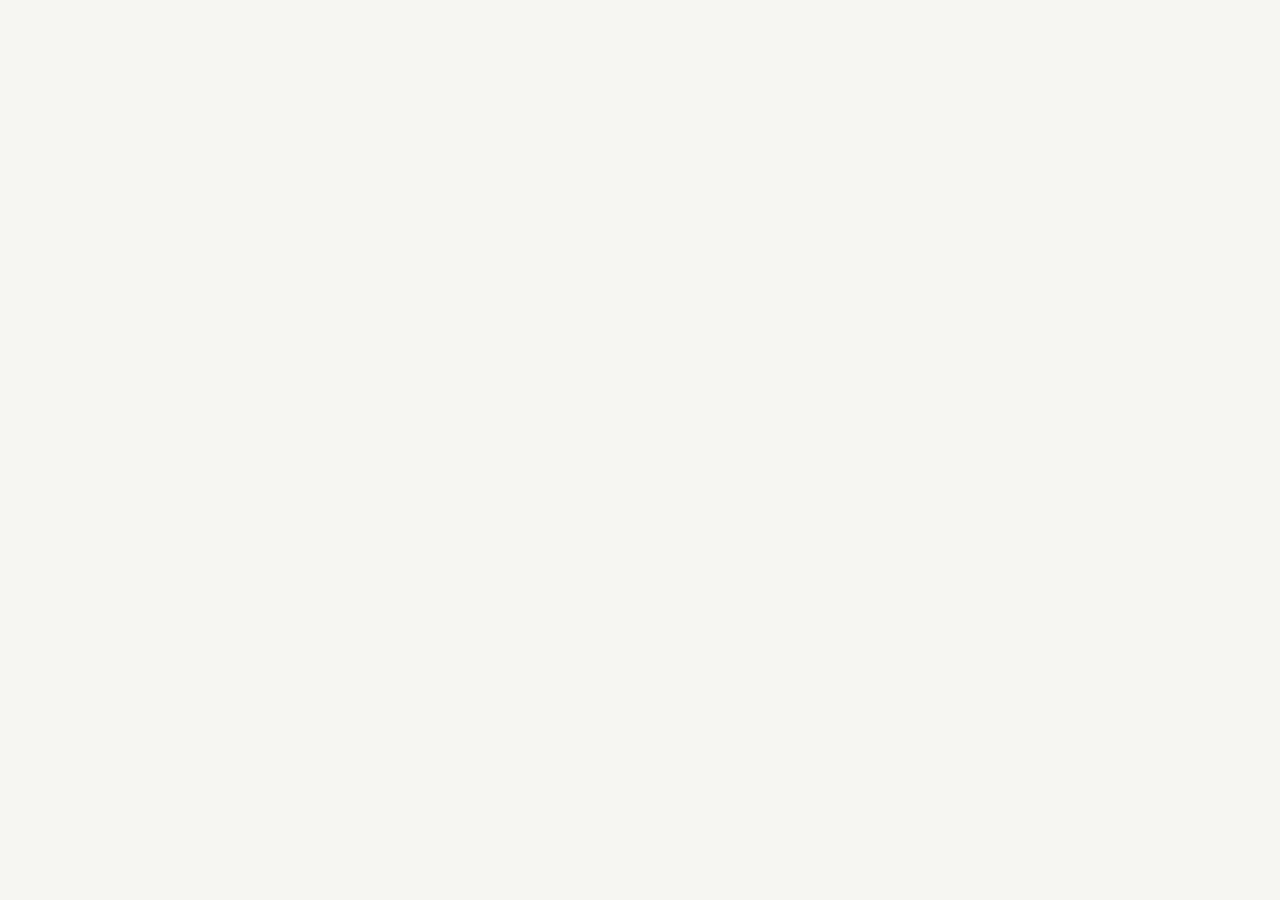
==== index.html @ 7daacd69 "Add files via upload" ====
<!doctype html>
<html lang="pt-PT">
<head>
  <meta charset="utf-8" />
  <meta name="viewport" content="width=device-width, initial-scale=1, viewport-fit=cover" />
  <meta name="theme-color" content="#f6f6f2" />
  <meta name="apple-mobile-web-app-capable" content="yes" />
  <meta name="apple-mobile-web-app-status-bar-style" content="default" />
  <meta name="apple-mobile-web-app-title" content="Concurso" />
  <link rel="manifest" href="./manifest.webmanifest" />
  <link rel="apple-touch-icon" href="./icons/icon-192.png" />
  <link rel="stylesheet" href="./styles.css" />
  <title>Concurso Study</title>
</head>
<body>
  <div id="app"></div>
  <script type="module" src="./app.js"></script>
</body>
</html>
---- styles.css ----
:root{
  --bg:#f6f6f2;--card:#fff;--ink:#171715;--muted:#74746d;--line:#e7e7e1;--soft:#eeeeea;
  --ok:#e8f5eb;--bad:#fae9e9;--radius:22px;--shadow:0 14px 45px rgba(23,23,21,.07)
}
*{box-sizing:border-box}html,body{margin:0;min-height:100%;background:var(--bg);color:var(--ink);font-family:-apple-system,BlinkMacSystemFont,"SF Pro Text","Segoe UI",sans-serif}button,input,select,textarea{font:inherit}.shell{max-width:760px;margin:0 auto;min-height:100vh;padding:max(22px,env(safe-area-inset-top)) 18px calc(110px + env(safe-area-inset-bottom))}.top{display:flex;justify-content:space-between;align-items:flex-start;gap:14px;margin-bottom:22px}.eyebrow{margin:0;color:var(--muted);font-size:11px;font-weight:800;letter-spacing:.12em;text-transform:uppercase}.top h1{font-size:42px;line-height:.98;letter-spacing:-.045em;margin:5px 0 0}.chip,.badge{border:1px solid var(--line);background:var(--soft);border-radius:999px;padding:8px 11px;font-size:12px;white-space:nowrap}.hero{background:var(--ink);color:#fff;border-radius:28px;padding:24px;min-height:175px;display:flex;flex-direction:column;justify-content:space-between;box-shadow:var(--shadow)}.hero h2{font-size:30px;letter-spacing:-.04em;margin:7px 0}.hero p{color:rgba(255,255,255,.7);margin:0}.btn{border:0;border-radius:999px;padding:13px 16px;font-weight:760;cursor:pointer}.btn-light{background:#fff;color:var(--ink);align-self:flex-start}.btn-dark{background:var(--ink);color:#fff}.btn-ghost{background:transparent;color:var(--ink);padding-left:0}.stats{display:grid;grid-template-columns:repeat(3,1fr);gap:10px;margin:14px 0}.stat,.panel,.row,.quiz,.empty{background:var(--card);border:1px solid var(--line);border-radius:var(--radius)}.stat{padding:15px 13px;min-height:100px;display:flex;flex-direction:column;gap:7px}.stat strong{font-size:18px}.stat span,.muted{font-size:12px;color:var(--muted)}.section-title{margin:27px 2px 12px}.section-title h3{margin:4px 0;font-size:20px}.row{padding:15px 16px;display:flex;justify-content:space-between;align-items:center;gap:12px;margin-bottom:9px}.row strong{display:block}.bar{width:90px;height:8px;background:var(--soft);border-radius:999px;overflow:hidden}.bar>span{display:block;height:100%;background:var(--ink);border-radius:inherit}.bottom{position:fixed;left:50%;bottom:0;transform:translateX(-50%);width:min(760px,100%);display:grid;grid-template-columns:repeat(6,1fr);border-top:1px solid var(--line);background:rgba(246,246,242,.94);backdrop-filter:blur(18px);padding:9px 8px calc(8px + env(safe-area-inset-bottom));z-index:10}.nav{border:0;background:transparent;color:#94948c;font-size:9px;padding:7px 2px;display:flex;flex-direction:column;align-items:center;gap:4px}.nav.active{color:var(--ink);font-weight:800}.nav .ico{font-size:17px}.quiz-top{display:flex;align-items:center;gap:12px;margin-bottom:20px}.meter{height:7px;background:var(--line);border-radius:999px;flex:1;overflow:hidden}.meter span{display:block;background:var(--ink);height:100%}.quiz{padding:22px}.quiz h2{font-size:25px;line-height:1.12;letter-spacing:-.03em;margin:10px 0 20px}.options{display:grid;gap:10px}.option{border:1px solid var(--line);background:#fff;border-radius:17px;min-height:60px;padding:13px 14px;text-align:left;display:flex;align-items:center;gap:11px}.option b{width:28px;height:28px;border-radius:50%;background:var(--soft);display:grid;place-items:center;flex:0 0 auto}.option.correct{background:var(--ok);border-color:#bfe2c7}.option.wrong{background:var(--bad);border-color:#efc4c4}.explain{border-top:1px solid var(--line);margin-top:17px;padding-top:16px}.explain p{line-height:1.5}.legal{font-size:12px;color:var(--muted)}.panel{padding:18px;margin-bottom:12px}.panel h3{margin:0 0 8px}.grid{display:grid;gap:10px}.law small{color:var(--muted);display:block;margin-top:5px;line-height:1.4}.status{font-size:11px;color:var(--muted);margin-top:9px}.form label{display:block;font-size:12px;font-weight:750;margin:13px 0 6px}.form input,.form select,.form textarea{width:100%;border:1px solid var(--line);background:#fff;border-radius:14px;padding:12px}.empty{padding:24px;text-align:center}.notice{background:#fff8db;border:1px solid #eee0a7;border-radius:15px;padding:12px 14px;font-size:12px;line-height:1.45;margin-bottom:12px}@media(max-width:480px){.top h1{font-size:38px}.hero{min-height:190px}.bottom .label{display:none}.bar{width:72px}}
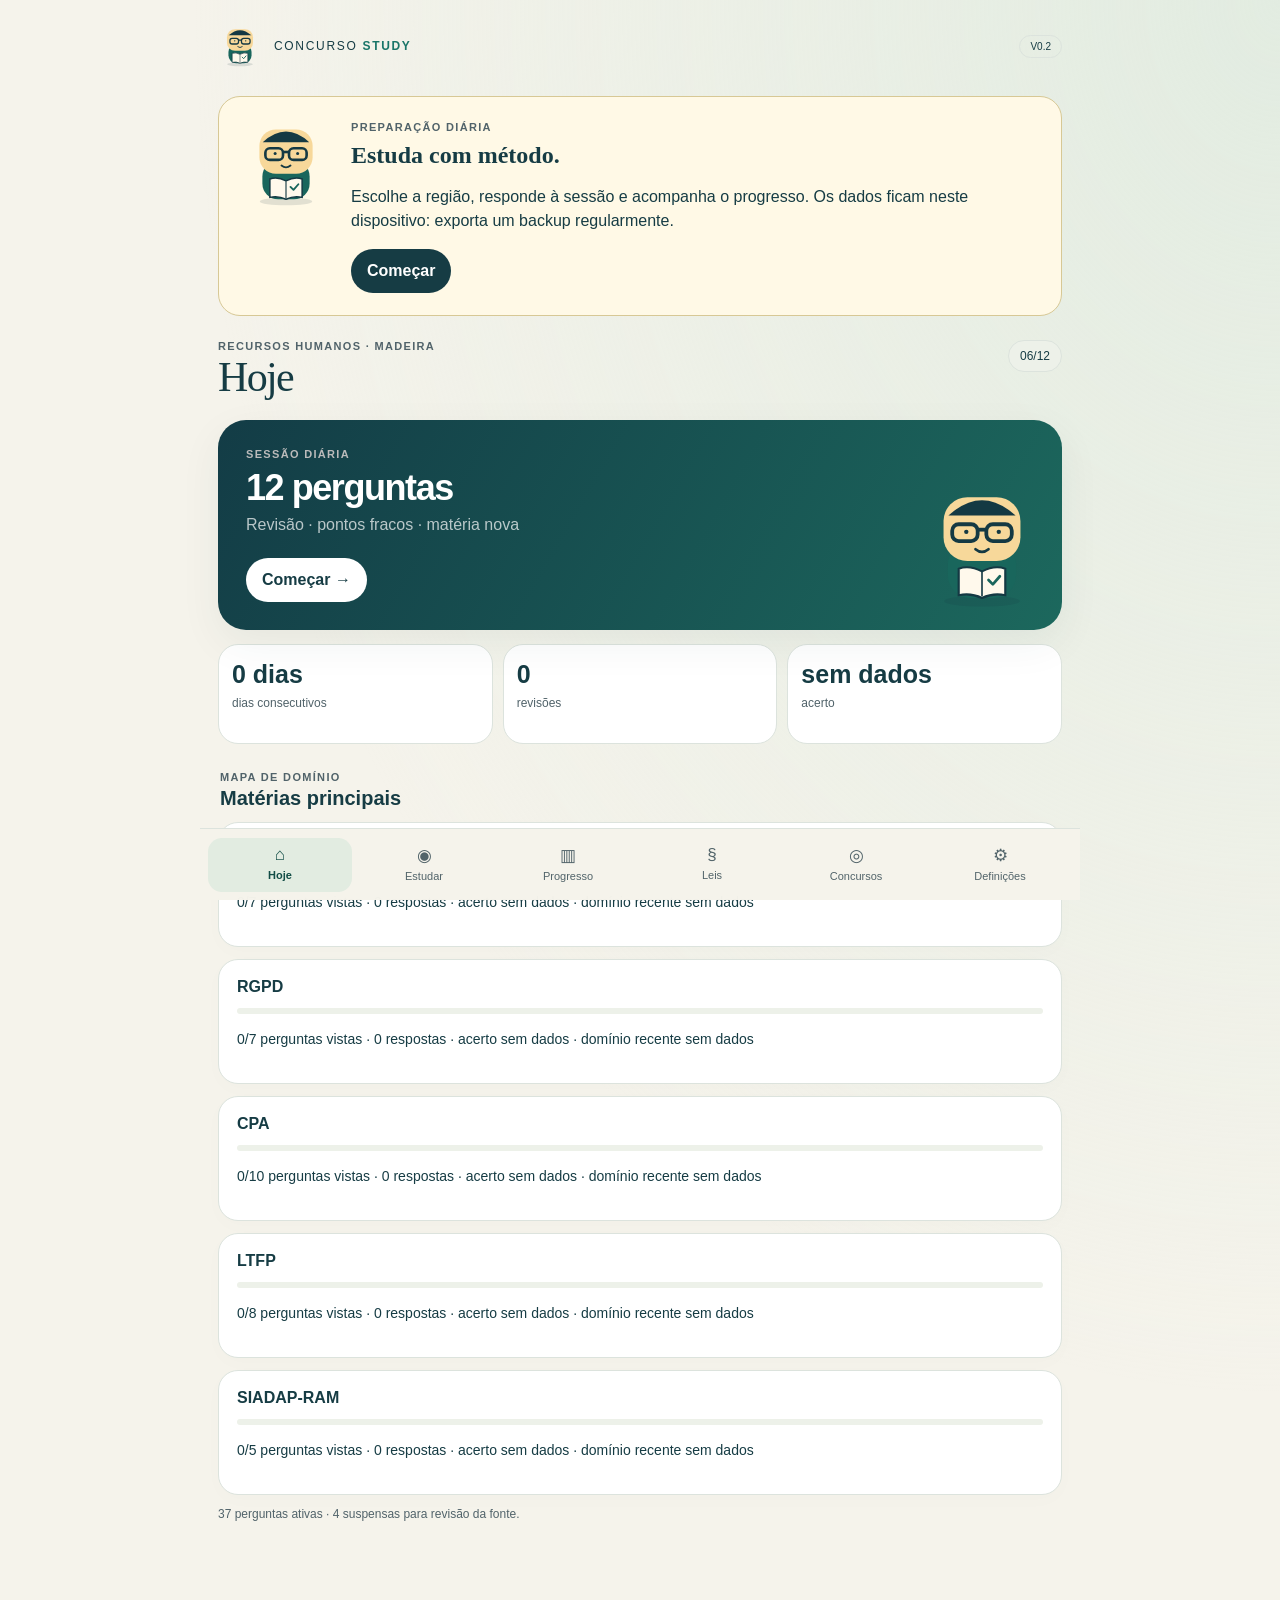
==== commit 9dbd1ec9: "Add files via upload" ====
--- a/index.html
+++ b/index.html
@@ -3,12 +3,12 @@
 <head>
   <meta charset="utf-8" />
   <meta name="viewport" content="width=device-width, initial-scale=1, viewport-fit=cover" />
-  <meta name="theme-color" content="#f6f6f2" />
+  <meta name="theme-color" content="#163c44" />
   <meta name="apple-mobile-web-app-capable" content="yes" />
   <meta name="apple-mobile-web-app-status-bar-style" content="default" />
   <meta name="apple-mobile-web-app-title" content="Concurso" />
   <link rel="manifest" href="./manifest.webmanifest" />
-  <link rel="apple-touch-icon" href="./icons/icon-192.png" />
+  <link rel="apple-touch-icon" href="./icons/apple-touch-icon.png" />
   <link rel="stylesheet" href="./styles.css" />
   <title>Concurso Study</title>
 </head>
--- a/styles.css
+++ b/styles.css
@@ -3,3 +3,5 @@
   --ok:#e8f5eb;--bad:#fae9e9;--radius:22px;--shadow:0 14px 45px rgba(23,23,21,.07)
 }
 *{box-sizing:border-box}html,body{margin:0;min-height:100%;background:var(--bg);color:var(--ink);font-family:-apple-system,BlinkMacSystemFont,"SF Pro Text","Segoe UI",sans-serif}button,input,select,textarea{font:inherit}.shell{max-width:760px;margin:0 auto;min-height:100vh;padding:max(22px,env(safe-area-inset-top)) 18px calc(110px + env(safe-area-inset-bottom))}.top{display:flex;justify-content:space-between;align-items:flex-start;gap:14px;margin-bottom:22px}.eyebrow{margin:0;color:var(--muted);font-size:11px;font-weight:800;letter-spacing:.12em;text-transform:uppercase}.top h1{font-size:42px;line-height:.98;letter-spacing:-.045em;margin:5px 0 0}.chip,.badge{border:1px solid var(--line);background:var(--soft);border-radius:999px;padding:8px 11px;font-size:12px;white-space:nowrap}.hero{background:var(--ink);color:#fff;border-radius:28px;padding:24px;min-height:175px;display:flex;flex-direction:column;justify-content:space-between;box-shadow:var(--shadow)}.hero h2{font-size:30px;letter-spacing:-.04em;margin:7px 0}.hero p{color:rgba(255,255,255,.7);margin:0}.btn{border:0;border-radius:999px;padding:13px 16px;font-weight:760;cursor:pointer}.btn-light{background:#fff;color:var(--ink);align-self:flex-start}.btn-dark{background:var(--ink);color:#fff}.btn-ghost{background:transparent;color:var(--ink);padding-left:0}.stats{display:grid;grid-template-columns:repeat(3,1fr);gap:10px;margin:14px 0}.stat,.panel,.row,.quiz,.empty{background:var(--card);border:1px solid var(--line);border-radius:var(--radius)}.stat{padding:15px 13px;min-height:100px;display:flex;flex-direction:column;gap:7px}.stat strong{font-size:18px}.stat span,.muted{font-size:12px;color:var(--muted)}.section-title{margin:27px 2px 12px}.section-title h3{margin:4px 0;font-size:20px}.row{padding:15px 16px;display:flex;justify-content:space-between;align-items:center;gap:12px;margin-bottom:9px}.row strong{display:block}.bar{width:90px;height:8px;background:var(--soft);border-radius:999px;overflow:hidden}.bar>span{display:block;height:100%;background:var(--ink);border-radius:inherit}.bottom{position:fixed;left:50%;bottom:0;transform:translateX(-50%);width:min(760px,100%);display:grid;grid-template-columns:repeat(6,1fr);border-top:1px solid var(--line);background:rgba(246,246,242,.94);backdrop-filter:blur(18px);padding:9px 8px calc(8px + env(safe-area-inset-bottom));z-index:10}.nav{border:0;background:transparent;color:#94948c;font-size:9px;padding:7px 2px;display:flex;flex-direction:column;align-items:center;gap:4px}.nav.active{color:var(--ink);font-weight:800}.nav .ico{font-size:17px}.quiz-top{display:flex;align-items:center;gap:12px;margin-bottom:20px}.meter{height:7px;background:var(--line);border-radius:999px;flex:1;overflow:hidden}.meter span{display:block;background:var(--ink);height:100%}.quiz{padding:22px}.quiz h2{font-size:25px;line-height:1.12;letter-spacing:-.03em;margin:10px 0 20px}.options{display:grid;gap:10px}.option{border:1px solid var(--line);background:#fff;border-radius:17px;min-height:60px;padding:13px 14px;text-align:left;display:flex;align-items:center;gap:11px}.option b{width:28px;height:28px;border-radius:50%;background:var(--soft);display:grid;place-items:center;flex:0 0 auto}.option.correct{background:var(--ok);border-color:#bfe2c7}.option.wrong{background:var(--bad);border-color:#efc4c4}.explain{border-top:1px solid var(--line);margin-top:17px;padding-top:16px}.explain p{line-height:1.5}.legal{font-size:12px;color:var(--muted)}.panel{padding:18px;margin-bottom:12px}.panel h3{margin:0 0 8px}.grid{display:grid;gap:10px}.law small{color:var(--muted);display:block;margin-top:5px;line-height:1.4}.status{font-size:11px;color:var(--muted);margin-top:9px}.form label{display:block;font-size:12px;font-weight:750;margin:13px 0 6px}.form input,.form select,.form textarea{width:100%;border:1px solid var(--line);background:#fff;border-radius:14px;padding:12px}.empty{padding:24px;text-align:center}.notice{background:#fff8db;border:1px solid #eee0a7;border-radius:15px;padding:12px 14px;font-size:12px;line-height:1.45;margin-bottom:12px}@media(max-width:480px){.top h1{font-size:38px}.hero{min-height:190px}.bottom .label{display:none}.bar{width:72px}}
+
+:root{--bg:#f5f3eb;--ink:#163c44;--muted:#51636a;--line:#dce3dd;--soft:#edf1e9;--ok:#e2f2e6;--bad:#fde8e4;--radius:20px;--shadow:0 14px 42px #163c4410}body{background:radial-gradient(ellipse at top right,#e2ece1,transparent 60%),var(--bg)}.shell{max-width:880px;padding-top:24px}.brand{display:flex;align-items:center;gap:12px;margin-bottom:28px;font-size:12px;letter-spacing:.14em}.brand b{color:#197568}.brand small{margin-left:auto;letter-spacing:0;border:1px solid var(--line);padding:5px 10px;border-radius:12px}.top h1{font-family:Georgia,serif;letter-spacing:-.04em;font-weight:500}.hero{position:relative;min-height:210px;background:linear-gradient(120deg,#133c46,#1c685d);overflow:hidden;gap:20px;padding:28px 160px 28px 28px}.hero h2{font-size:36px}.mascot{position:absolute;right:15px;bottom:18px;animation:arrive .4s ease-out}.hero .btn{white-space:nowrap}.panel{box-shadow:0 5px 20px #173c4404}.panel p{line-height:1.65;font-size:14px}.stat strong{font-size:25px}.bottom{width:min(880px,100%);background:#f5f3ebf5}.nav{font-size:11px;color:#52646a;cursor:pointer;min-height:54px}.nav.active{background:#e2ece1;border-radius:14px;color:#124d46}.coverage{height:6px;background:var(--soft);border-radius:9px;margin-top:12px;overflow:hidden}.coverage span{display:block;height:100%;background:#21816c}.option{cursor:pointer;transition:background .15s,transform .15s}.option:hover{background:#edf3eb}.option.correct{background:var(--ok);border:2px solid #237a49}.option.wrong{background:var(--bad);border:2px solid #b84237}.feedback{font-size:19px!important;font-weight:750}.feedback-avatar{float:right}.quiz{padding:28px;animation:arrive .25s ease-out}.quiz h2{line-height:1.35}.explain .legal{margin:16px 0;line-height:1.6}.onboarding{display:flex;gap:20px;border:1px solid #d7c895;background:#fff9e6;padding:22px;border-radius:22px;margin-bottom:24px}.onboarding h2{margin:6px 0;font-family:Georgia,serif}.onboarding p{line-height:1.5}.onboarding img{flex-shrink:0}.reminder-banner{position:sticky;top:0;z-index:20;background:#fae7a7;color:#163c44;padding:16px;border-bottom:1px solid #c6a849}button:focus-visible,a:focus-visible,input:focus-visible,select:focus-visible,summary:focus-visible{outline:3px solid #b37925;outline-offset:3px}.btn{min-height:44px}.btn:not(.btn-dark):not(.btn-light):not(.btn-ghost){background:#e1ebe0;color:#164c42}details{margin-top:20px;font-size:14px;line-height:1.6}summary{cursor:pointer;font-weight:700}code{overflow-wrap:anywhere}input[type=checkbox]{width:auto}.panel>label{display:block;margin:16px 0}.form input,.form select{color:var(--ink)}a{color:#146455}h2,h3{overflow-wrap:anywhere}select[multiple]{min-height:180px}.legal{font-size:13px}.grid{grid-template-columns:repeat(2,minmax(0,1fr))}@keyframes arrive{from{opacity:0;transform:translateY(8px)}to{opacity:1;transform:none}}@media(max-width:580px){.shell{padding-inline:16px}.hero{padding:24px 116px 24px 22px}.hero h2{font-size:29px}.mascot{width:100px;height:100px;right:8px}.stat{padding:13px 9px}.stat strong{font-size:21px}.bottom .label{display:block;font-size:9px}.grid{grid-template-columns:1fr}.onboarding{gap:12px;padding:16px}.onboarding img{width:62px;height:62px}.quiz{padding:20px}.top h1{font-size:37px}.hero .btn{font-size:13px}.nav .ico{font-size:19px}}@media(prefers-reduced-motion:reduce){*,*::before,*::after{animation:none!important;transition:none!important;scroll-behavior:auto!important}}
